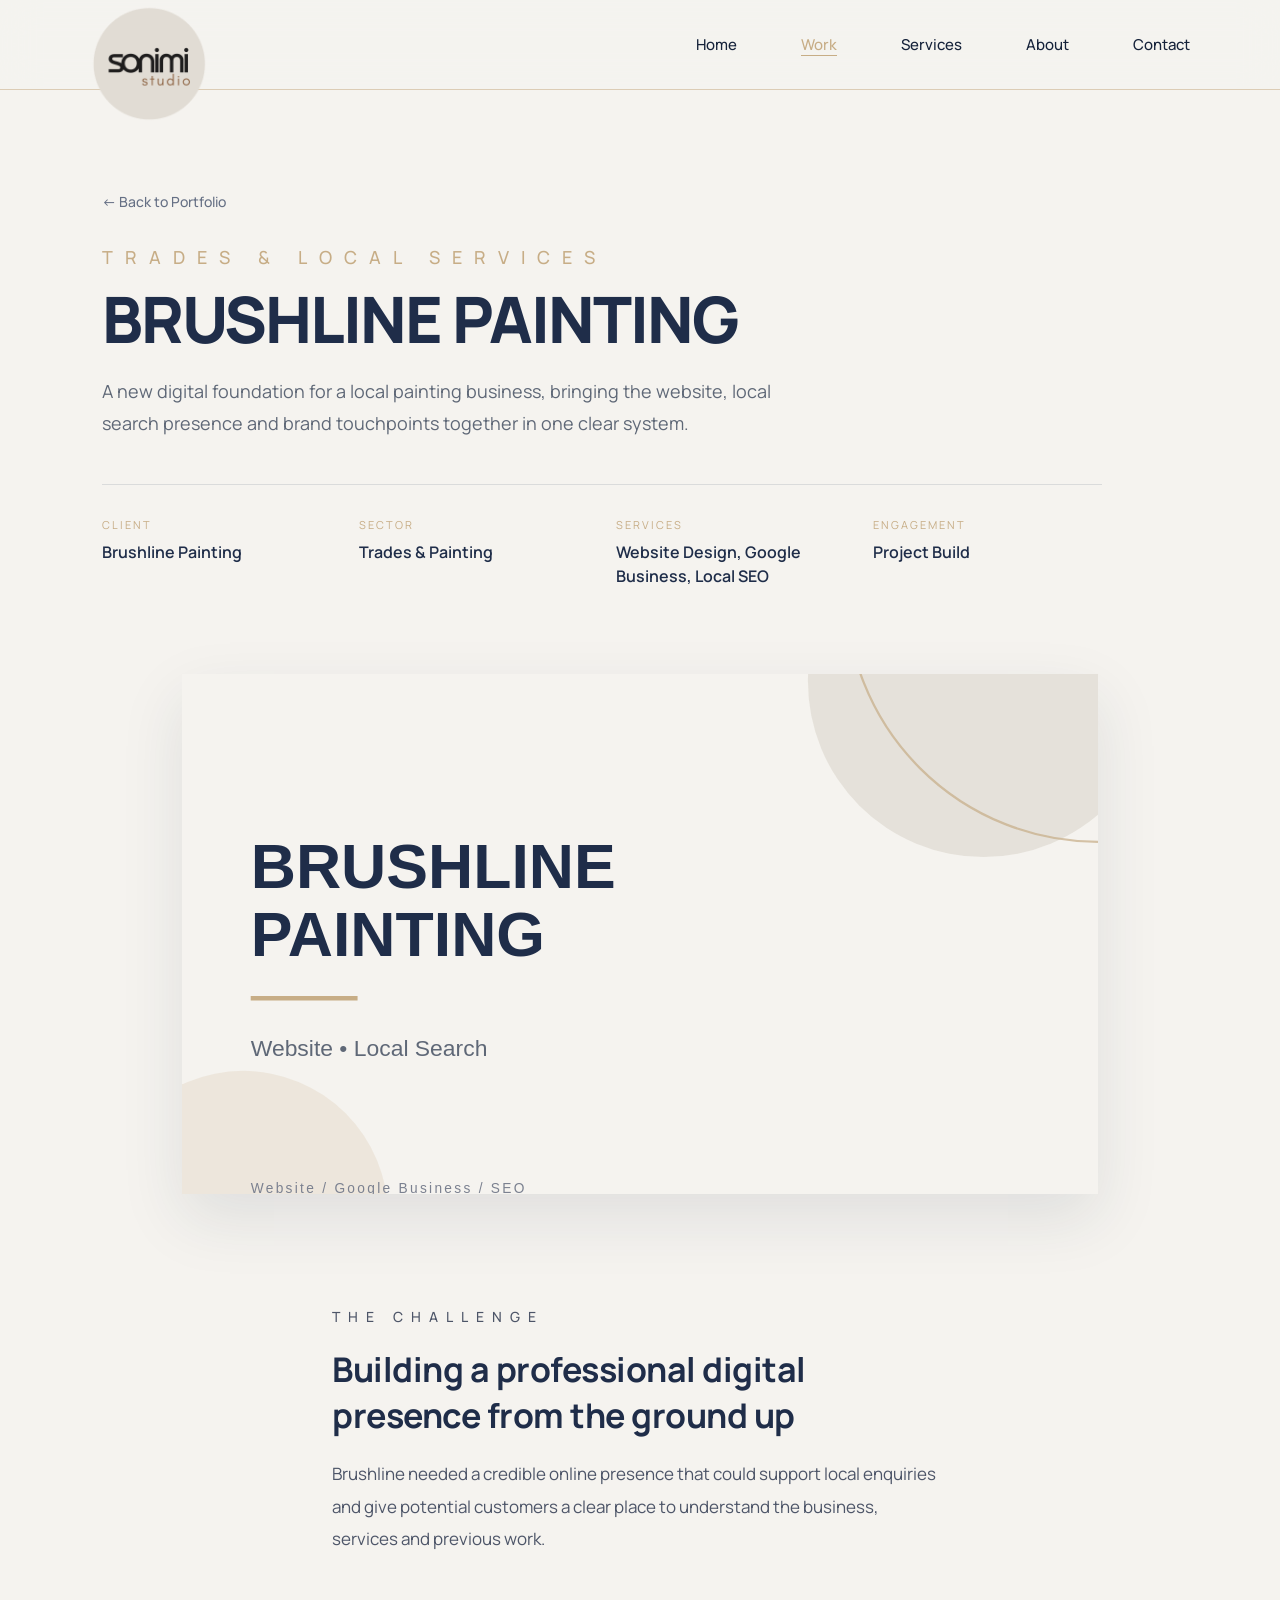
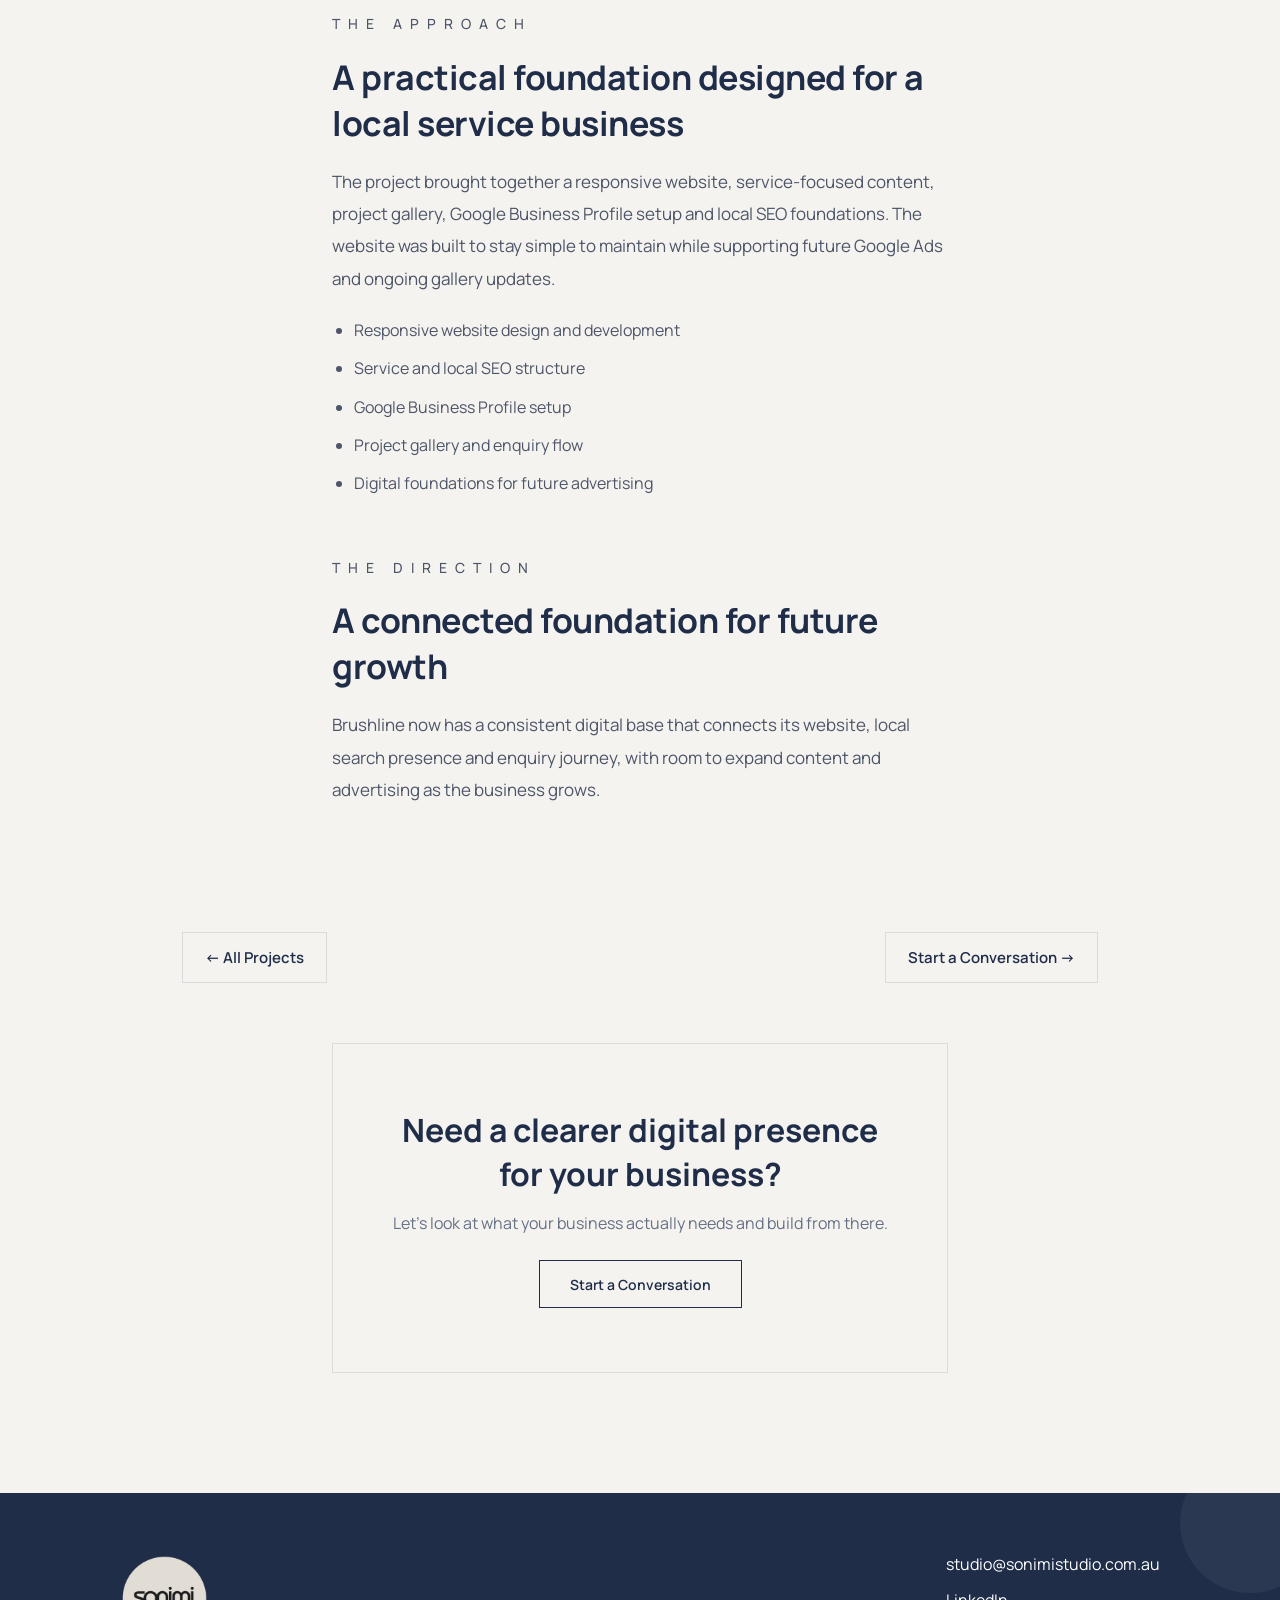
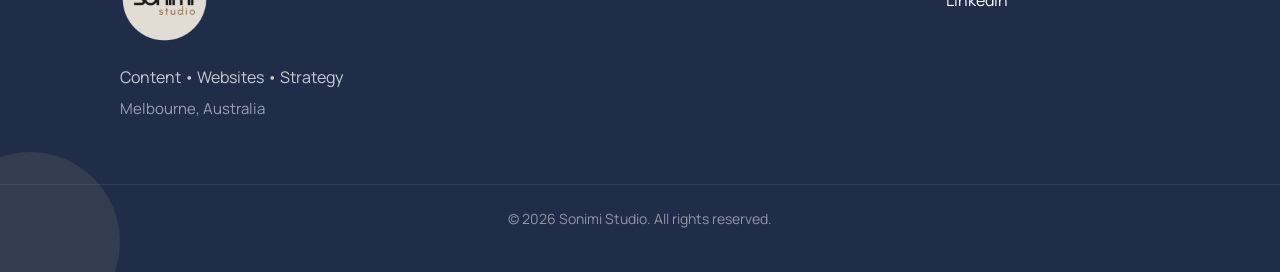
==== brushline.html @ dc9e13fc "Update portfolio with new client projects" ====
<!DOCTYPE html>
<html lang="en">
<head>
  <link rel="icon" type="image/png" href="./images/sonimi-logo.png">
  <meta charset="UTF-8" />
  <meta name="viewport" content="width=device-width, initial-scale=1.0" />
  <title>Brushline Painting Case Study | SONIMI Studio</title>
  <meta name="description" content="A new digital foundation for a local painting business, bringing the website, local search presence and brand touchpoints together in one clear system." />
  <link rel="canonical" href="https://sonimistudio.com.au/brushline.html" />
  <meta name="robots" content="index, follow">
  <link rel="preconnect" href="https://fonts.googleapis.com">
  <link rel="preconnect" href="https://fonts.gstatic.com" crossorigin>
  <link href="https://fonts.googleapis.com/css2?family=Manrope:wght@400;500;600;700;800&family=Playfair+Display:wght@500;600&display=swap" rel="stylesheet">
  <link rel="stylesheet" href="styles.css" />
</head>
<body>
<header class="site-header"><a href="./index.html#home" class="brand"><img src="./images/sonimi-logo.png" alt="SONIMI Studio Logo"></a><button class="menu-toggle" aria-label="Open menu">☰</button><nav class="nav"><a href="./index.html#home">Home</a><a href="./index.html#work" class="active">Work</a><a href="./index.html#services">Services</a><a href="./index.html#about">About</a><a href="./index.html#contact">Contact</a></nav></header>
<main>
<section class="case-hero"><a href="./index.html#work" class="case-breadcrumb">← Back to Portfolio</a><p class="eyebrow">TRADES & LOCAL SERVICES</p><h1>Brushline Painting</h1><p class="case-subtitle">A new digital foundation for a local painting business, bringing the website, local search presence and brand touchpoints together in one clear system.</p><div class="case-meta"><div><span>Client</span><p>Brushline Painting</p></div><div><span>Sector</span><p>Trades & Painting</p></div><div><span>Services</span><p>Website Design, Google Business, Local SEO</p></div><div><span>Engagement</span><p>Project Build</p></div></div></section>
<div class="case-image"><img src="./images/portfolio/brushline-project.svg" alt="Brushline Painting project"></div>
<section class="case-body">
<div class="case-block"><p class="eyebrow">THE CHALLENGE</p><h2>Building a professional digital presence from the ground up</h2><p>Brushline needed a credible online presence that could support local enquiries and give potential customers a clear place to understand the business, services and previous work.</p></div>
<div class="case-block"><p class="eyebrow">THE APPROACH</p><h2>A practical foundation designed for a local service business</h2><p>The project brought together a responsive website, service-focused content, project gallery, Google Business Profile setup and local SEO foundations. The website was built to stay simple to maintain while supporting future Google Ads and ongoing gallery updates.</p><ul><li>Responsive website design and development</li><li>Service and local SEO structure</li><li>Google Business Profile setup</li><li>Project gallery and enquiry flow</li><li>Digital foundations for future advertising</li></ul></div>
<div class="case-block"><p class="eyebrow">THE DIRECTION</p><h2>A connected foundation for future growth</h2><p>Brushline now has a consistent digital base that connects its website, local search presence and enquiry journey, with room to expand content and advertising as the business grows.</p></div>
</section>
<div class="case-pagination"><a href="./index.html#work">← All Projects</a><a href="./index.html#contact">Start a Conversation →</a></div>
<div class="case-cta"><div class="case-cta-panel"><h3>Need a clearer digital presence for your business?</h3><p>Let’s look at what your business actually needs and build from there.</p><a class="btn btn-primary" href="./index.html#contact">Start a Conversation</a></div></div>
</main>
<footer class="site-footer"><div class="footer-container"><div class="footer-brand"><img src="./images/sonimi-logo.png" alt="Sonimi Studio" class="footer-logo"><p class="footer-tagline">Content • Websites • Strategy</p><p class="footer-location">Melbourne, Australia</p></div><div class="footer-contact"><a href="mailto:studio@sonimistudio.com.au">studio@sonimistudio.com.au</a><a href="https://www.linkedin.com/in/sonia-samimi-bb554b28/" target="_blank" rel="noopener noreferrer">LinkedIn</a></div></div><div class="footer-bottom"><p>© 2026 Sonimi Studio. All rights reserved.</p></div></footer>
<script src="script.js"></script>
</body></html>
---- styles.css ----
:root{
  --navy:#1f2d49;
  --ink:#15223a;
  --muted:#667085;
  --sand:#c7ad86;
  --stone:#ded9cf;
  --soft:#f5f3ef;
  --bluegrey:#bfc5d1;
  --white:#ffffff;
  --line:rgba(31,45,73,.12);
  --shadow:0 24px 60px rgba(31,45,73,.10);
}

*{box-sizing:border-box}
html{scroll-behavior:smooth}
body{
  margin:0;
  font-family:Manrope,system-ui,-apple-system,BlinkMacSystemFont,"Segoe UI",sans-serif;
  background:var(--soft);
  color:var(--ink);
}

.site-header{
  position:fixed;
  top:0;
  left:0;
  right:0;
  z-index:20;
  height:90px;
  display:flex;
  align-items:center;
  justify-content:space-between;
  padding:0 clamp(24px,7vw,140px);
  background:rgba(245,243,239,.82);
  backdrop-filter:blur(18px);
  border-bottom:1px solid rgba(199,173,134,.55);
}

.brand{
  width:120px;
  height:120px;
  display:flex;
  align-items:center;
  justify-content:center;
  text-decoration:none;
  transform:translateY(18px);
}

.brand img{
  width:100%;
  height:100%;
  object-fit:contain;
  display:block;
}

.nav{
  display:flex;
  gap:clamp(28px,5vw,72px);
  align-items:center;
}

.nav a{
  color:var(--ink);
  text-decoration:none;
  font-size:15px;
  font-weight:500;
  transition:.25s ease;
}

.nav a:hover,.nav a.active{color:var(--sand);border-bottom:1px solid var(--sand)}
.menu-toggle{display:none}

.section{
  position:relative;
  padding:clamp(80px,9vw,150px) clamp(24px,8vw,160px);
}

.hero{
  min-height:650px;
  padding-top:180px;
  overflow:hidden;
  display:grid;
  grid-template-columns:minmax(0,1fr) 420px;
  gap:60px;
  align-items:start;
}

.hero-content{
  max-width:650px;
  position:relative;
  z-index:2;
}

.eyebrow{
  margin:0 0 12px;
  letter-spacing:12px;
  color:var(--sand);
  font-weight:500;
  font-size:18px;
}

h1,h2,h3,p{margin-top:0}
h1{
  margin-bottom:22px;
  font-size:clamp(38px,4.6vw,68px);
  line-height:1.06;
  letter-spacing:-2px;
  text-transform:uppercase;
  color:var(--navy);
  font-weight:800;
}

h1 span{color:var(--sand); font-size: 40px;}
.hero-copy{
  font-size:18px;
  line-height:1.9;
  color:#5f6877;
  max-width:760px;
}

.hero-actions{
  display:flex;
  gap:14px;
  flex-wrap:wrap;
  margin-top:26px;
}

.btn{
  display:inline-flex;
  align-items:center;
  justify-content:center;
  min-height:48px;
  padding:0 30px;
  border:1px solid var(--navy);
  text-decoration:none;
  font-weight:600;
  font-size:14px;
  color:var(--navy);
  background:transparent;
  cursor:pointer;
  transition:.25s ease;
}

.btn-primary:hover{
  background:var(--navy);
  color:var(--white);
  transform:translateY(-2px);
}

.btn-secondary{
  border-color:rgba(31,45,73,.2);
  color:var(--muted);
}

.btn-secondary:hover{border-color:var(--sand);color:var(--sand)}
.trust-line{
  margin-top:22px;
  font-size:14px;
  color:#7a8390;
}

.portrait-card{
  position:relative;
  z-index:2;
  justify-self:center;
  margin-top:30px;
  width:235px;
  height:235px;
  border-radius:50%;
  background:var(--navy);
  padding:10px;
  box-shadow:var(--shadow);
}

.portrait-inner{
  width:100%;
  height:100%;
  border-radius:50%;
  background:
    linear-gradient(135deg, rgba(255,255,255,.2), rgba(0,0,0,.1)),
    url("./images/sonia_samimi.png");
  background-size:cover;
  background-position:center;
  display:flex;
  align-items:center;
  justify-content:center;
  color:rgba(255,255,255,.75);
  font-size:14px;
}

.shape{
  position:absolute;
  border-radius:50%;
  z-index:0;
  pointer-events:none;
}
.shape-left{
  width:300px;height:300px;
  left:-10%;top:260px;
  background:var(--bluegrey);
  opacity:.5;
}
.shape-navy{
  width:180px;height:180px;
  right:10%;top:100px;
  background:var(--muted);
}
.shape-beige{
  width:230px;height:230px;
  border-radius:120px;
  right:-2%;top:250px;
  background:var(--stone);
}

.section-heading{
  margin:0 auto 48px;
  max-width:900px;
  text-align:left;
}

.section-heading h2{
  font-size:clamp(38px,5vw,72px);
  line-height:1.05;
  letter-spacing:-2px;
  color:var(--ink);
}

.narrow{max-width:780px;text-align:center}
.narrow h2{font-size:clamp(34px,4vw,58px)}

.portfolio-section{
    padding:50px 0;
}

.portfolio-header{
    text-align:center;
    margin-bottom:60px;
}

.portfolio-label{
    display:block;
    letter-spacing:6px;
    font-size:.9rem;
    color:var(--sand);
    margin-bottom:12px;
}

.portfolio-header h2{
    font-size:clamp(2.4rem,5vw,4.6rem);
    color:var(--navy);
    margin:0 auto;
    line-height:1.05;
    max-width:920px;
}

.portfolio-intro{
    max-width:760px;
    margin:24px auto 0;
    color:#5f6877;
    font-size:17px;
    line-height:1.8;
}

.portfolio-grid{
    display:grid;
    grid-template-columns:repeat(3,1fr);
    gap:28px;
    max-width:1120px;
    margin:0 auto;
}

.portfolio-card{
    background:#F5F3EF;
    border:1px solid rgba(0,0,0,.05);
    overflow:hidden;
    transition:.3s ease;
    box-shadow:0 10px 30px rgba(0,0,0,.05);
}

.portfolio-card:hover{
    transform:translateY(-8px);
}

.portfolio-image{
    height:340px;
    overflow:hidden;
}

.portfolio-image img{
    width:100%;
    height:100%;
    object-fit:cover;
    display:block;
    filter:
        saturate(0.92)
        contrast(0.96)
        brightness(1.02);
}

.portfolio-content{
    padding:32px;
}

.portfolio-category{
    display:block;
    color:var(--sand);
    font-size:.85rem;
    letter-spacing:1px;
    margin-bottom:14px;
}

.portfolio-content h3{
    color:var(--navy);
    font-size:2rem;
    line-height:1.2;
    margin-bottom:20px;
}

.card-line{
    width:60px;
    height:3px;
    background:var(--sand);
    margin-bottom:24px;
}

.portfolio-content p{
    color:#5f6470;
    line-height:1.8;
    margin-bottom:22px;
}

.portfolio-tags{
    display:flex;
    flex-wrap:wrap;
    gap:8px;
    margin-bottom:28px;
}

.portfolio-tags span{
    padding:7px 11px;
    border:1px solid rgba(31,45,73,.10);
    background:rgba(255,255,255,.55);
    color:#667085;
    font-size:11px;
    letter-spacing:.5px;
    text-transform:uppercase;
}

.portfolio-card-featured{
    border-top:3px solid var(--sand);
}

.portfolio-link{
    display:inline-flex;
    align-items:center;
    gap:14px;
    color:var(--sand);
    text-decoration:none;
    font-weight:600;
}

.portfolio-link span{
    width:36px;
    height:36px;
    border:1px solid var(--sand);
    border-radius:50%;
    display:flex;
    align-items:center;
    justify-content:center;
}

.portfolio-link:hover{
    color:var(--navy);
}

.services-section{
  position:relative;
  overflow:hidden;
}

.services-bg-circle{
    position:absolute;

    width:320px;
    height:320px;

    left:-120px;
    top:420px;

    border-radius:50%;

    background:var(--stone);

     z-index:0;

    pointer-events:none;
}


.services-section .section-heading,
.services-section .services-grid{
    position:relative;
    z-index:2;
}

.services-section > *{
    z-index:2;
}

.services-grid{
  display:grid;
  grid-template-columns:repeat(3,1fr);
  gap:28px;
  max-width:1120px;
  margin:0 auto;
  align-items:stretch;
}

.service-card{
  position:relative;
  padding:42px 36px;
  background:rgba(255,255,255,.45);
  border:1px solid rgba(31,45,73,.10);
  border-top:4px solid var(--sand);
  box-shadow:0 18px 45px rgba(31,45,73,.04);
  transition:transform .25s ease, box-shadow .25s ease;
  height:100%;
  display:flex;
  flex-direction:column;
}

.service-card:hover{
  transform:translateY(-6px);
  box-shadow:0 24px 60px rgba(31,45,73,.08);
}

.service-number{
  display:block;
  color:var(--sand);
  letter-spacing:5px;
  font-size:14px;
  margin-bottom:32px;
}

.service-card h3{
  color:var(--navy);
  font-size:28px;
  line-height:1.2;
  margin-bottom:18px;
}

.service-card p{
  color:#5f6877;
  line-height:1.8;
  margin-bottom:28px;
}

.service-card ul{
  list-style:none;
  padding:0;
  margin:0;
}

.service-card li{
  position:relative;
  padding-left:22px;
  margin-bottom:12px;
  color:var(--ink);
  font-size:15px;
}

.service-card li::before{
  content:"";
  position:absolute;
  left:0;
  top:.65em;
  width:8px;
  height:8px;
  border-radius:50%;
  background:var(--sand);
}

@media(max-width:900px){
  .services-grid{
    grid-template-columns:1fr;
  }

  .service-card{
    padding:34px 28px;
  }
}

.about-stat {
  display: flex;
  flex-direction: column;
  justify-content: center;
}

.about-number {
  font-size: clamp(4.5rem, 8vw, 7rem);
  font-weight: 700;
  line-height: 0.9;
  color: #d8b782;
  margin-bottom: 0.8rem;
}

.about-years {
  font-size: 0.95rem;
  letter-spacing: 4px;
  text-transform: uppercase;
  color: #d8b782;
  margin-bottom: 1.6rem;
}

.about-tags {
  font-size: 1.05rem;
  color: rgba(255,255,255,0.92);
  line-height: 1.8;
}

.about-tags {
    font-size: 1.05rem;
    color: rgba(255,255,255,0.9);
    line-height: 1.8;
}

.about-section{
   width: 100%;
   position: relative;
   overflow: hidden;
}

.about-panel{
  width: 100%;
  margin:0 auto;
  background:var(--navy);
  color:var(--white);
  padding:clamp(48px,7vw,90px);
  display:grid;
  grid-template-columns:.8fr 1.2fr;
  gap:70px;
  align-items:center;
  position:relative;
  overflow:hidden;
  box-shadow:var(--shadow);
}

.about-panel::before{
  content:"";
  position:absolute;
  width:260px;
  height:260px;
  border-radius:50%;
  background:rgba(199,173,134,.18);
  left:-90px;
  bottom:-90px;
}

.about-panel::after{
  content:"";
  position:absolute;
  width:190px;
  height:190px;
  border-radius:50%;
  background:rgba(255,255,255,.08);
  right:-60px;
  top:-60px;
}

.about-stat,
.about-content{
  position:relative;
  z-index:2;
}

.about-stat span{
  display:block;
  color:var(--sand);
  font-size:clamp(82px,9vw,140px);
  line-height:.9;
  font-weight:800;
  letter-spacing:-5px;
}

.about-stat p{
  color:rgba(255,255,255,.78);
  font-size:18px;
  line-height:1.7;
  max-width:320px;
  margin-top:22px;
  
}

.about-stat span{
    font-size:clamp(100px,11vw,170px);
}

.about-content .eyebrow{
  color:var(--sand);
}

.about-content h2{
  font-size:clamp(36px,4.5vw,62px);
  line-height:1.08;
  letter-spacing:-2px;
  color:var(--white);
  margin-bottom:30px;
}

.about-content p{
  color:rgba(255,255,255,.78);
  line-height:1.9;
  font-size:17px;
  margin-bottom:18px;
}

@media(max-width:900px){
  .about-panel{
    grid-template-columns:1fr;
    gap:40px;
  }

  .about-stat span{
    font-size:88px;
  }

  .about-stat p{
    max-width:100%;
  }
}

@media(max-width:560px){
  .portfolio-grid{grid-template-columns:1fr;padding:0 20px}
  .portfolio-header{padding:0 20px;margin-bottom:42px}
  .portfolio-image{height:280px}
  .about-section{
    padding:80px 24px;
  }

  .about-panel{
    padding:42px 28px;
  }

  .about-content h2{
    font-size:34px;
  }

  .about-content p,
  .about-stat p{
    font-size:16px;
    line-height:1.8;
  }
}

.contact-section{
    padding:120px clamp(24px,8vw,160px);
    position:relative;
    overflow:hidden;
}
.contact-section::before{
    content:"";
    position:absolute;

    width:280px;
    height:280px;

    border-radius:50%;

    background:rgba(199,173,134,.10);

    left:-120px;
    top:120px;

    z-index:0;
}

.contact-section::after{
    content:"";
    position:absolute;

    width:160px;
    height:160px;

    border-radius:50%;

    background:rgba(107,120,145,.10);

    right:-60px;
    bottom:80px;

    z-index:0;
}

.contact-wrapper{
    position:relative;
    z-index:2;
    max-width:1120px;
    margin:0 auto;

    display:grid;
    grid-template-columns:1fr 1fr;
    gap:80px;
    align-items:start;
}

.contact-intro h2{
    font-size:clamp(42px,5vw,72px);
    line-height:1.05;
    color:var(--navy);
    margin-bottom:24px;
}

.contact-intro p{
    color:#5f6877;
    line-height:1.9;
    font-size:17px;
}

.contact-details{
    margin-top:50px;
    display:flex;
    flex-direction:column;
    gap:28px;
}

.contact-details span{
    display:block;
    color:var(--sand);
    letter-spacing:2px;
    font-size:12px;
    text-transform:uppercase;
    margin-bottom:6px;
}

.contact-details a,
.contact-details p{
    color:var(--navy);
    text-decoration:none;
    font-size:18px;
}

.contact-form{
    display:flex;
    flex-direction:column;
    gap:18px;
}

.contact-form input,
.contact-form textarea{
    width:100%;
    padding:18px 20px;
    border:1px solid rgba(31,45,73,.12);
    background:#fff;
    font-family:inherit;
    font-size:16px;
    color:var(--navy);
}

.contact-form input:focus,
.contact-form textarea:focus{
    outline:none;
    border-color:var(--sand);
}

.contact-form button{
    padding:18px 24px;
    border:none;
    background:var(--navy);
    color:white;
    cursor:pointer;
    font-size:16px;
    transition:.3s;
}

.contact-form button:hover{
    background:#2c3d62;
}

.response-time{
    font-size:14px;
    color:#7f8796;
    margin-top:8px;
}

.site-footer{
    margin-top:120px;
    background:var(--navy);
    color:white;
    padding:60px 0 30px;
    position:relative;
    overflow:hidden;
}

.site-footer::before{
    content:"";
    position:absolute;
    width:180px;
    height:180px;
    border-radius:50%;
    background:rgba(199,173,134,.12);
    left:-60px;
    bottom:-60px;
}

.site-footer::after{
    content:"";
    position:absolute;
    width:140px;
    height:140px;
    border-radius:50%;
    background:rgba(255,255,255,.05);
    right:-40px;
    top:-40px;
}

.footer-container{
    max-width:1120px;
    margin:0 auto;
    padding:0 40px;

    display:flex;
    justify-content:space-between;
    align-items:flex-start;

    gap:40px;

    position:relative;
    z-index:2;
}

.footer-logo{
    width:90px;
    margin-bottom:18px;
}

.footer-tagline{
    color:rgba(255,255,255,.75);
    margin-bottom:10px;
    font-size:16px;
}

.footer-location{
    color:rgba(255,255,255,.55);
    font-size:15px;
}

.footer-contact{
    display:flex;
    flex-direction:column;
    gap:14px;
}

.footer-contact a{
    color:white;
    text-decoration:none;
    transition:.3s;
}

.footer-contact a:hover{
    color:var(--sand);
}

.footer-bottom{
    margin-top:50px;
    padding-top:24px;
    border-top:1px solid rgba(255,255,255,.08);

    text-align:center;

    position:relative;
    z-index:2;
}

.footer-bottom p{
    color:rgba(255,255,255,.5);
    font-size:14px;
}

@media(max-width:900px){
  .site-header{height:72px;padding:0 22px}
  .brand{width:82px;height:82px;transform:translateY(16px)}
  .brand-mark{font-size:19px}
  .brand-sub{font-size:11px;letter-spacing:3px}
  .menu-toggle{
    display:block;
    background:none;
    border:0;
    font-size:26px;
    color:var(--navy);
  }
  .nav{
    position:absolute;
    top:72px;
    left:0;
    right:0;
    background:rgba(245,243,239,.98);
    padding:24px;
    display:none;
    flex-direction:column;
    gap:22px;
    border-bottom:1px solid var(--line);
  }
  .nav.open{display:flex}
  .hero{
    grid-template-columns:1fr;
    min-height:auto;
    padding-top:150px;
  }
 .portrait-card{
      order:2;
      align-self:flex-start;
      margin:20px 0;
  }
  .shape-left{width:150px;height:150px;left:auto;right:-60px;top:190px;opacity:.55}
  .shape-navy,.shape-beige{display:none}
  .project-grid,.services-grid,.about-panel,.form-row{grid-template-columns:1fr}
  .section{padding-left:24px;padding-right:24px}
  .footer{flex-direction:column;gap:8px}
  .portfolio-grid{
        grid-template-columns:repeat(2,1fr);
        padding:0 24px;
    }

    .portfolio-image{
        height:300px;
    }

    .portfolio-content{
        padding:24px;
    }

    .portfolio-content h3{
        font-size:1.7rem;
    }

    .contact-wrapper{
        grid-template-columns:1fr;
        gap:50px;
    }

    .contact-intro h2{
        font-size:42px;
    }


}

@media(max-width:560px){
  h1{font-size:34px;letter-spacing:-1px}
  h1 span{ font-size: 23px;}
  .eyebrow{font-size:13px;letter-spacing:7px}
  .hero-copy{font-size:16px;line-height:1.75}
  .btn{width:100%}
  .section-heading h2{font-size:38px}
}

@media(max-width:900px){

  .hero{
      display:flex;
      flex-direction:column;
  }

  .portrait-card{
    display:none !important;
  }

  .hero-content{
      order:1;
  }
}

@media(max-width:768px){

    .footer-container{
        flex-direction:column;
        text-align:center;
        align-items:center;
    }

    .footer-contact{
        align-items:center;
    }

}


.floating-circle {
    animation: floatSlow 20s ease-in-out infinite;
}

.floating-circle-2 {
    animation: floatSlow2 25s ease-in-out infinite;
}

@keyframes floatSlow {
    0% {
        transform: translate(0px, 0px);
    }
    50% {
        transform: translate(10px, -10px);
    }
    100% {
        transform: translate(0px, 0px);
    }
}

@keyframes floatSlow2 {
    0% {
        transform: translate(0px, 0px);
    }
    50% {
        transform: translate(-12px, 8px);
    }
    100% {
        transform: translate(0px, 0px);
    }
}

/* ===================== Case Study Pages ===================== */

.case-hero{
  padding:190px clamp(24px,8vw,160px) 70px;
  position:relative;
  overflow:hidden;
}

.case-breadcrumb{
  display:inline-flex;
  align-items:center;
  gap:8px;
  color:var(--muted);
  text-decoration:none;
  font-size:14px;
  font-weight:500;
  margin-bottom:34px;
  transition:.25s ease;
}

.case-breadcrumb:hover{color:var(--sand)}

.case-hero .eyebrow{margin-bottom:16px}

.case-hero h1{
  max-width:900px;
  font-size:clamp(36px,5vw,64px);
}

.case-subtitle{
  max-width:700px;
  font-size:18px;
  line-height:1.8;
  color:#5f6877;
  margin-bottom:44px;
}

.case-meta{
  display:grid;
  grid-template-columns:repeat(4,1fr);
  gap:28px;
  max-width:1000px;
  border-top:1px solid var(--line);
  padding-top:32px;
}

.case-meta div span{
  display:block;
  letter-spacing:2px;
  font-size:11px;
  text-transform:uppercase;
  color:var(--sand);
  margin-bottom:8px;
}

.case-meta div p{
  color:var(--navy);
  font-size:16px;
  font-weight:600;
  line-height:1.5;
}

.case-image{
  max-width:1120px;
  margin:0 auto;
  padding:0 clamp(24px,8vw,160px);
}

.case-image img{
  width:100%;
  height:auto;
  max-height:520px;
  object-fit:cover;
  display:block;
  box-shadow:var(--shadow);
}

.case-body{
  max-width:820px;
  margin:0 auto;
  padding:clamp(70px,9vw,110px) clamp(24px,8vw,160px);
}

.case-block{margin-bottom:56px}
.case-block:last-child{margin-bottom:0}

.case-block .eyebrow{font-size:14px;letter-spacing:8px;margin-bottom:16px}

.case-block h2{
  font-size:clamp(26px,3vw,34px);
  color:var(--navy);
  letter-spacing:-.5px;
  margin-bottom:20px;
}

.case-block p{
  font-size:17px;
  line-height:1.9;
  color:#4d5568;
  margin-bottom:16px;
}

.case-block ul{
  padding-left:22px;
  margin:20px 0 0;
}

.case-block li{
  font-size:16px;
  line-height:1.9;
  color:#4d5568;
  margin-bottom:8px;
}

.results-panel{
  background:var(--navy);
  color:var(--white);
  padding:clamp(40px,6vw,64px);
  display:grid;
  grid-template-columns:repeat(3,1fr);
  gap:32px;
  box-shadow:var(--shadow);
}

.results-stat{text-align:left}

.results-stat .num{
  display:block;
  color:var(--sand);
  font-size:clamp(36px,4vw,52px);
  font-weight:800;
  letter-spacing:-1px;
  line-height:1;
  margin-bottom:10px;
}

.results-stat .label{
  color:rgba(255,255,255,.78);
  font-size:14px;
  line-height:1.6;
}

.case-quote{
  border-left:3px solid var(--sand);
  padding:6px 0 6px 28px;
  margin:32px 0;
  font-family:"Playfair Display",serif;
  font-style:italic;
  font-size:21px;
  line-height:1.6;
  color:var(--navy);
}

.case-cta{
  max-width:820px;
  margin:0 auto clamp(90px,9vw,120px);
  padding:0 clamp(24px,8vw,160px);
  text-align:center;
}

.case-cta-panel{
  background:var(--soft);
  border:1px solid var(--line);
  padding:clamp(44px,6vw,64px) clamp(24px,4vw,48px);
}

.case-cta-panel h3{
  color:var(--navy);
  font-size:clamp(24px,3vw,32px);
  margin-bottom:16px;
}

.case-cta-panel p{
  color:var(--muted);
  font-size:16px;
  margin-bottom:26px;
}

.case-pagination{
  max-width:1120px;
  margin:0 auto;
  padding:0 clamp(24px,8vw,160px) 60px;
  display:flex;
  justify-content:space-between;
  gap:20px;
}

.case-pagination a{
  color:var(--navy);
  text-decoration:none;
  font-weight:600;
  font-size:15px;
  border:1px solid var(--line);
  padding:14px 22px;
  transition:.25s ease;
}

.case-pagination a:hover{border-color:var(--sand);color:var(--sand)}

@media(max-width:900px){
  .case-meta{grid-template-columns:repeat(2,1fr)}
  .results-panel{grid-template-columns:1fr}
  .case-pagination{flex-direction:column}
}
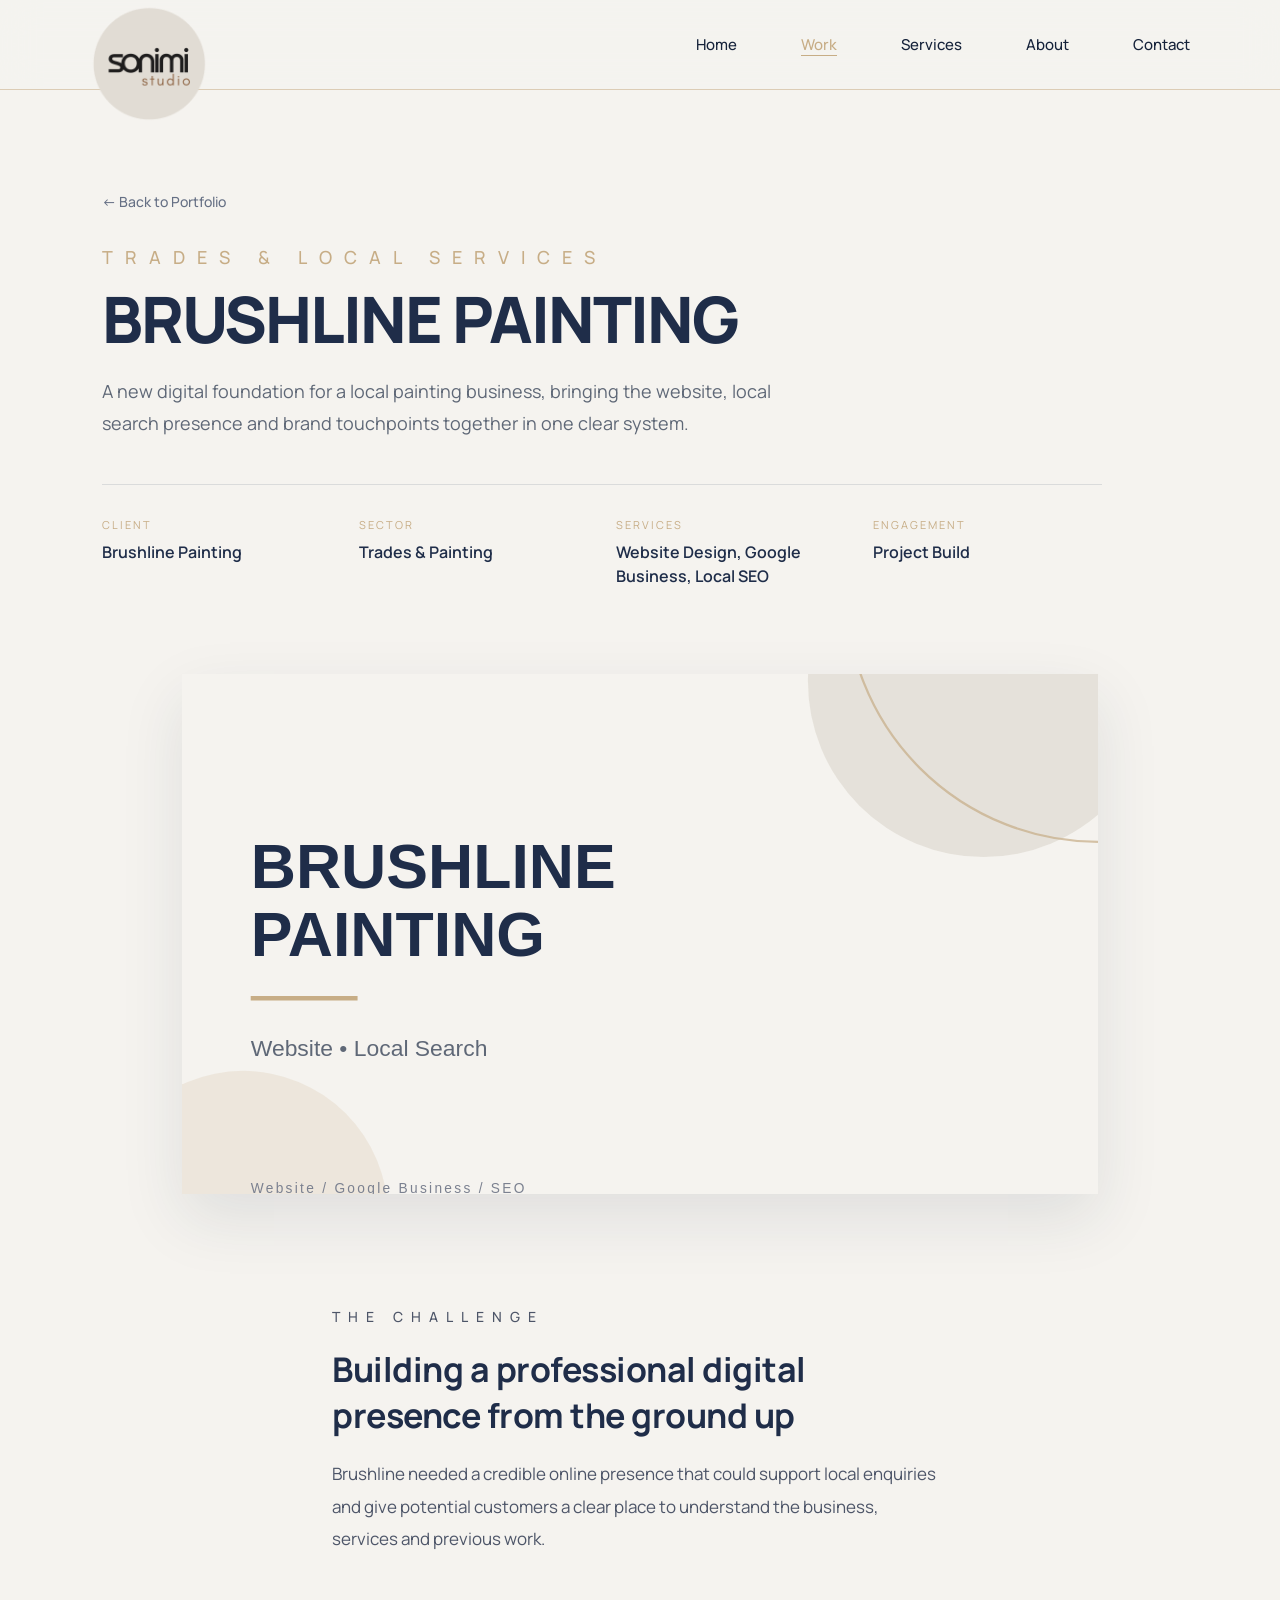
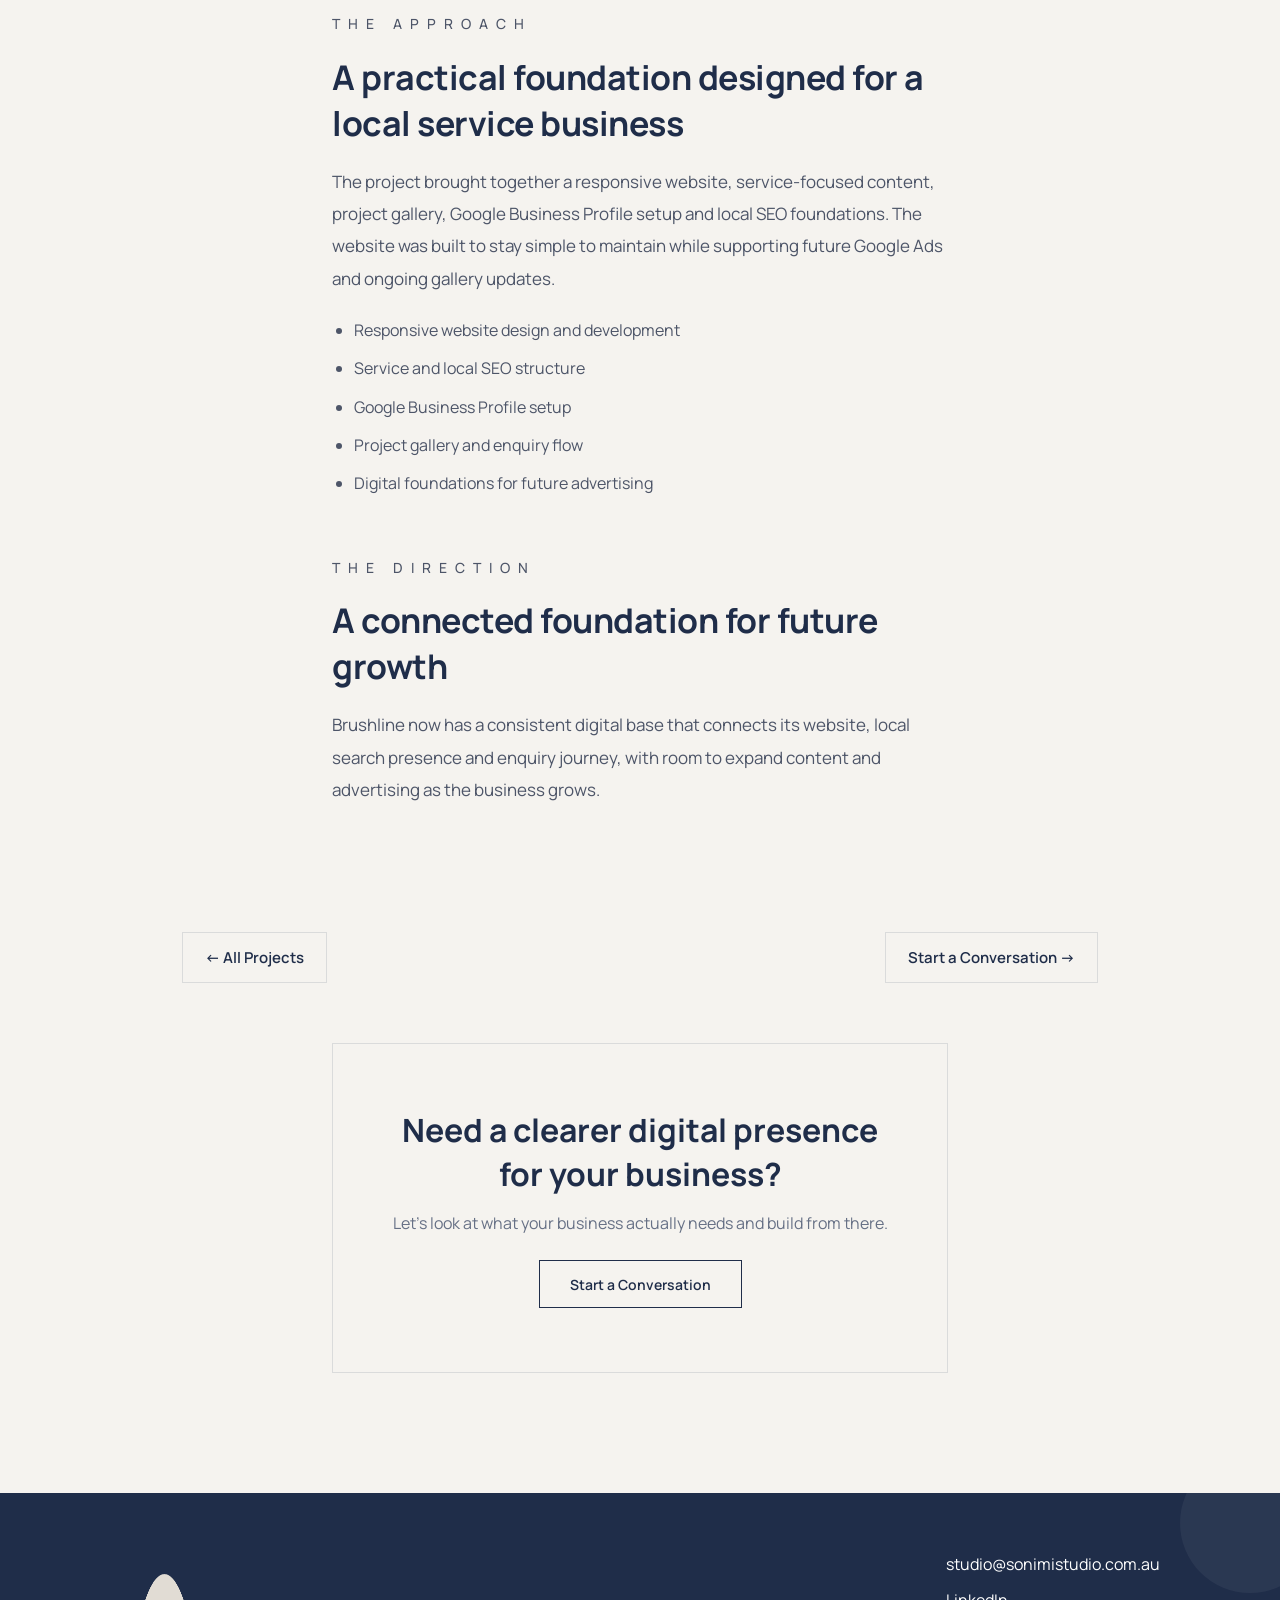
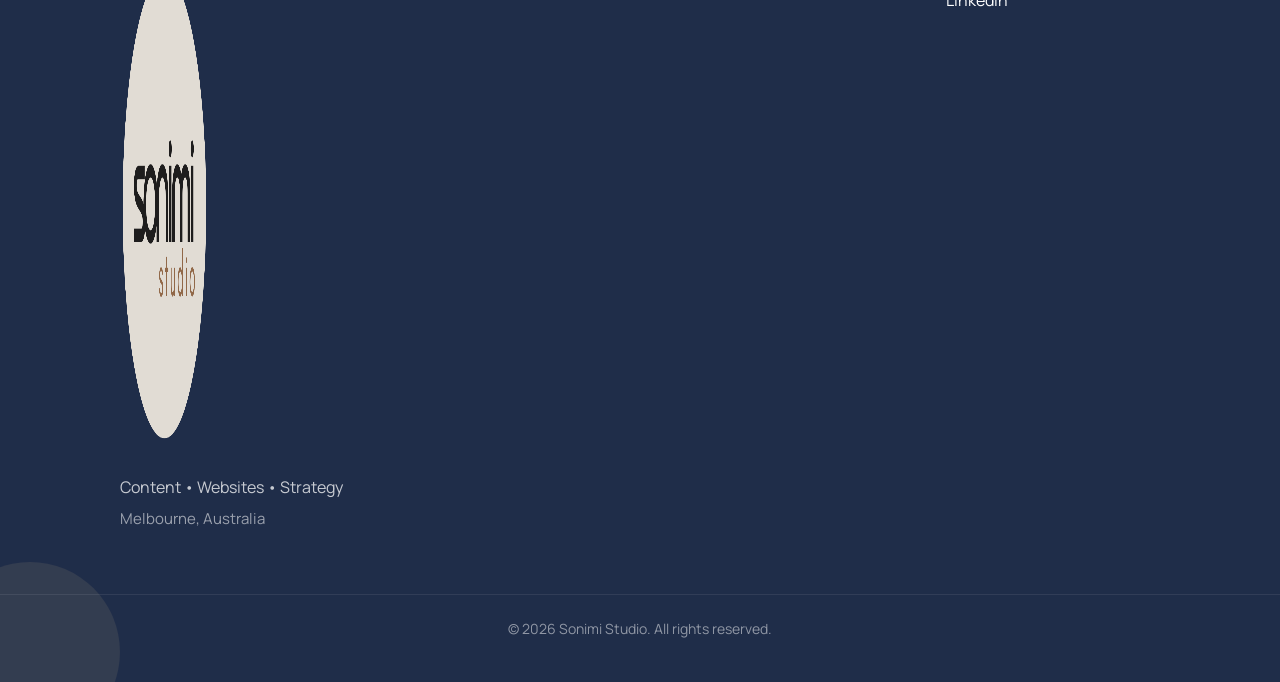
==== commit c90ac71a: "Update SEO" ====
--- a/brushline.html
+++ b/brushline.html
@@ -1,23 +1,62 @@
 <!DOCTYPE html>
+
 <html lang="en">
 <head>
-  <link rel="icon" type="image/png" href="./images/sonimi-logo.png">
-  <meta charset="UTF-8" />
-  <meta name="viewport" content="width=device-width, initial-scale=1.0" />
-  <title>Brushline Painting Case Study | SONIMI Studio</title>
-  <meta name="description" content="A new digital foundation for a local painting business, bringing the website, local search presence and brand touchpoints together in one clear system." />
-  <link rel="canonical" href="https://sonimistudio.com.au/brushline.html" />
-  <meta name="robots" content="index, follow">
-  <link rel="preconnect" href="https://fonts.googleapis.com">
-  <link rel="preconnect" href="https://fonts.gstatic.com" crossorigin>
-  <link href="https://fonts.googleapis.com/css2?family=Manrope:wght@400;500;600;700;800&family=Playfair+Display:wght@500;600&display=swap" rel="stylesheet">
-  <link rel="stylesheet" href="styles.css" />
-</head>
+<link href="./images/sonimi-logo.png" rel="icon" type="image/png"/>
+<meta charset="utf-8"/>
+<meta content="width=device-width, initial-scale=1.0" name="viewport"/>
+<title>Brushline Painting Website &amp; Local SEO Case Study | SONIMI Studio</title>
+<meta content="Website design, Google Business Profile setup and local SEO foundations for Brushline Painting, a Melbourne painting business." name="description"/>
+<link href="https://sonimistudio.com.au/brushline.html" rel="canonical">
+<meta content="index, follow, max-image-preview:large" name="robots"/>
+<link href="https://fonts.googleapis.com" rel="preconnect"/>
+<link crossorigin="" href="https://fonts.gstatic.com" rel="preconnect"/>
+<link href="https://fonts.googleapis.com/css2?family=Manrope:wght@400;500;600;700;800&amp;family=Playfair+Display:wght@500;600&amp;display=swap" rel="stylesheet"/>
+<link href="styles.css" rel="stylesheet">
+</link></link><meta content="Sonia Samimi" name="author"/><meta content="article" property="og:type"/><meta content="Brushline Painting Website &amp; Local SEO Case Study | SONIMI Studio" property="og:title"/><meta content="Website design, Google Business Profile setup and local SEO foundations for Brushline Painting, a Melbourne painting business." property="og:description"/><meta content="https://sonimistudio.com.au/brushline.html" property="og:url"/><meta content="https://sonimistudio.com.au/images/portfolio/brushline-painting-website-local-seo-melbourne.svg" property="og:image"/><meta content="Sonimi Studio" property="og:site_name"/><meta content="en_AU" property="og:locale"/><meta content="summary_large_image" name="twitter:card"/><meta content="Brushline Painting Website &amp; Local SEO Case Study | SONIMI Studio" name="twitter:title"/><meta content="Website design, Google Business Profile setup and local SEO foundations for Brushline Painting, a Melbourne painting business." name="twitter:description"/><meta content="https://sonimistudio.com.au/images/portfolio/brushline-painting-website-local-seo-melbourne.svg" name="twitter:image"/><script type="application/ld+json">
+{
+  "@context": "https://schema.org",
+  "@type": "BreadcrumbList",
+  "itemListElement": [
+    {
+      "@type": "ListItem",
+      "position": 1,
+      "name": "Home",
+      "item": "https://sonimistudio.com.au/"
+    },
+    {
+      "@type": "ListItem",
+      "position": 2,
+      "name": "Selected Work",
+      "item": "https://sonimistudio.com.au/#work"
+    },
+    {
+      "@type": "ListItem",
+      "position": 3,
+      "name": "Brushline Painting",
+      "item": "https://sonimistudio.com.au/brushline.html"
+    }
+  ]
+}
+</script><script type="application/ld+json">
+{
+  "@context": "https://schema.org",
+  "@type": "CreativeWork",
+  "name": "Brushline Painting Case Study",
+  "url": "https://sonimistudio.com.au/brushline.html",
+  "image": "https://sonimistudio.com.au/images/portfolio/brushline-painting-website-local-seo-melbourne.svg",
+  "description": "Website design, Google Business Profile setup and local SEO foundations for Brushline Painting, a Melbourne painting business.",
+  "creator": {
+    "@id": "https://sonimistudio.com.au/#organization"
+  },
+  "inLanguage": "en-AU"
+}
+</script></head>
 <body>
-<header class="site-header"><a href="./index.html#home" class="brand"><img src="./images/sonimi-logo.png" alt="SONIMI Studio Logo"></a><button class="menu-toggle" aria-label="Open menu">☰</button><nav class="nav"><a href="./index.html#home">Home</a><a href="./index.html#work" class="active">Work</a><a href="./index.html#services">Services</a><a href="./index.html#about">About</a><a href="./index.html#contact">Contact</a></nav></header>
+<header class="site-header"><a class="brand" href="./index.html#home"><img alt="SONIMI Studio Logo" decoding="async" height="500" loading="lazy" src="./images/sonimi-logo.png" width="500"/></a><button aria-label="Open menu" class="menu-toggle">☰</button><nav class="nav"><a href="./index.html#home">Home</a><a class="active" href="./index.html#work">Work</a><a href="./index.html#services">Services</a><a href="./index.html#about">About</a><a href="./index.html#contact">Contact</a></nav></header>
 <main>
-<section class="case-hero"><a href="./index.html#work" class="case-breadcrumb">← Back to Portfolio</a><p class="eyebrow">TRADES & LOCAL SERVICES</p><h1>Brushline Painting</h1><p class="case-subtitle">A new digital foundation for a local painting business, bringing the website, local search presence and brand touchpoints together in one clear system.</p><div class="case-meta"><div><span>Client</span><p>Brushline Painting</p></div><div><span>Sector</span><p>Trades & Painting</p></div><div><span>Services</span><p>Website Design, Google Business, Local SEO</p></div><div><span>Engagement</span><p>Project Build</p></div></div></section>
-<div class="case-image"><img src="./images/portfolio/brushline-project.svg" alt="Brushline Painting project"></div>
+<section class="case-hero"><a class="case-breadcrumb" href="./index.html#work">← Back to Portfolio</a><p class="eyebrow">TRADES &amp; LOCAL SERVICES</p><h1>Brushline Painting</h1><p class="case-subtitle">A new digital foundation for a local painting business, bringing the website, local search presence and brand touchpoints together in one clear system.</p><div class="case-meta"><div><span>Client</span><p>Brushline Painting</p></div><div><span>Sector</span><p>Trades &amp; Painting</p></div><div><span>Services</span><p>Website Design, Google Business, Local SEO</p></div><div><span>Engagement</span><p>Project Build</p></div></div></section>
+<div class="case-image"><img alt="Brushline Painting project" decoding="async" loading="lazy" src="./images/portfolio/brushline-painting-website-local-seo-melbourne.svg"/></div>
 <section class="case-body">
 <div class="case-block"><p class="eyebrow">THE CHALLENGE</p><h2>Building a professional digital presence from the ground up</h2><p>Brushline needed a credible online presence that could support local enquiries and give potential customers a clear place to understand the business, services and previous work.</p></div>
 <div class="case-block"><p class="eyebrow">THE APPROACH</p><h2>A practical foundation designed for a local service business</h2><p>The project brought together a responsive website, service-focused content, project gallery, Google Business Profile setup and local SEO foundations. The website was built to stay simple to maintain while supporting future Google Ads and ongoing gallery updates.</p><ul><li>Responsive website design and development</li><li>Service and local SEO structure</li><li>Google Business Profile setup</li><li>Project gallery and enquiry flow</li><li>Digital foundations for future advertising</li></ul></div>
@@ -26,6 +65,6 @@
 <div class="case-pagination"><a href="./index.html#work">← All Projects</a><a href="./index.html#contact">Start a Conversation →</a></div>
 <div class="case-cta"><div class="case-cta-panel"><h3>Need a clearer digital presence for your business?</h3><p>Let’s look at what your business actually needs and build from there.</p><a class="btn btn-primary" href="./index.html#contact">Start a Conversation</a></div></div>
 </main>
-<footer class="site-footer"><div class="footer-container"><div class="footer-brand"><img src="./images/sonimi-logo.png" alt="Sonimi Studio" class="footer-logo"><p class="footer-tagline">Content • Websites • Strategy</p><p class="footer-location">Melbourne, Australia</p></div><div class="footer-contact"><a href="mailto:studio@sonimistudio.com.au">studio@sonimistudio.com.au</a><a href="https://www.linkedin.com/in/sonia-samimi-bb554b28/" target="_blank" rel="noopener noreferrer">LinkedIn</a></div></div><div class="footer-bottom"><p>© 2026 Sonimi Studio. All rights reserved.</p></div></footer>
+<footer class="site-footer"><div class="footer-container"><div class="footer-brand"><img alt="Sonimi Studio" class="footer-logo" height="500" src="./images/sonimi-logo.png" width="500"/><p class="footer-tagline">Content • Websites • Strategy</p><p class="footer-location">Melbourne, Australia</p></div><div class="footer-contact"><a href="mailto:studio@sonimistudio.com.au">studio@sonimistudio.com.au</a><a href="https://www.linkedin.com/in/sonia-samimi-bb554b28/" rel="noopener noreferrer" target="_blank">LinkedIn</a></div></div><div class="footer-bottom"><p>© 2026 Sonimi Studio. All rights reserved.</p></div></footer>
 <script src="script.js"></script>
 </body></html>
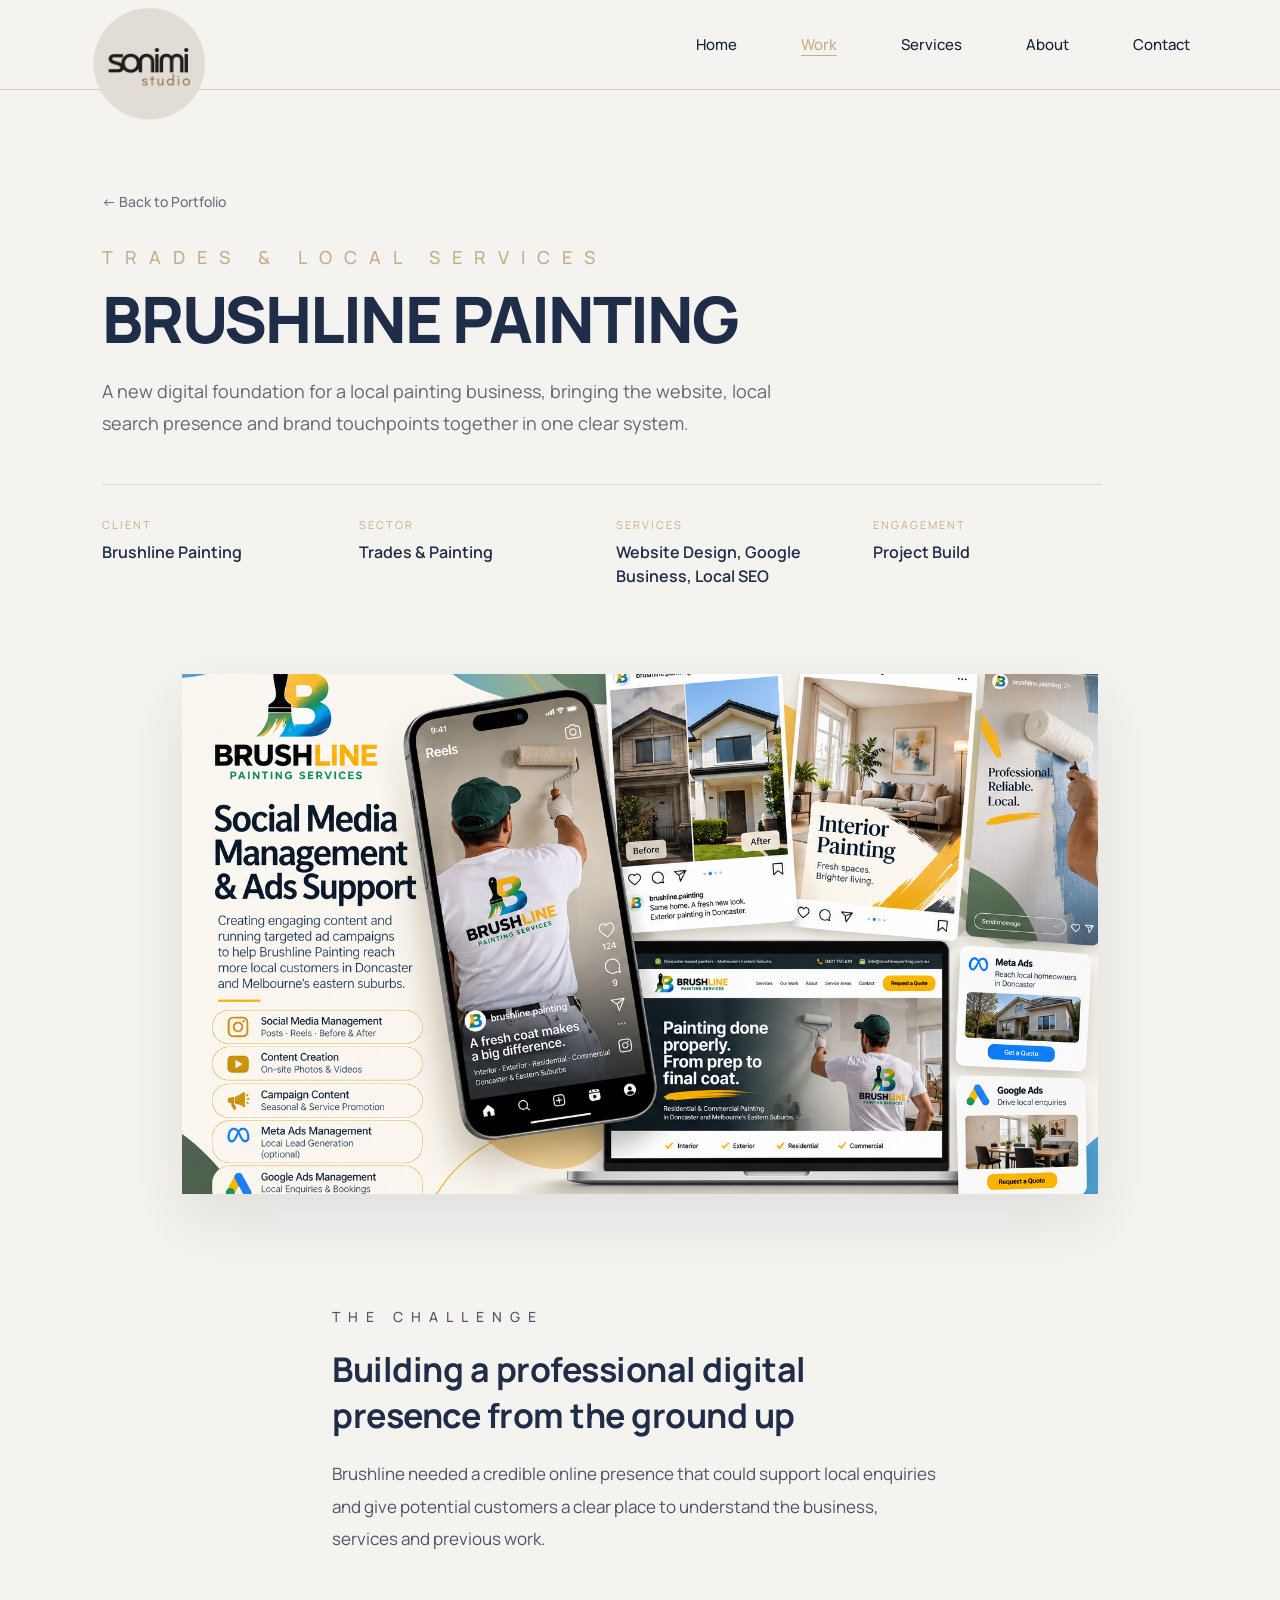
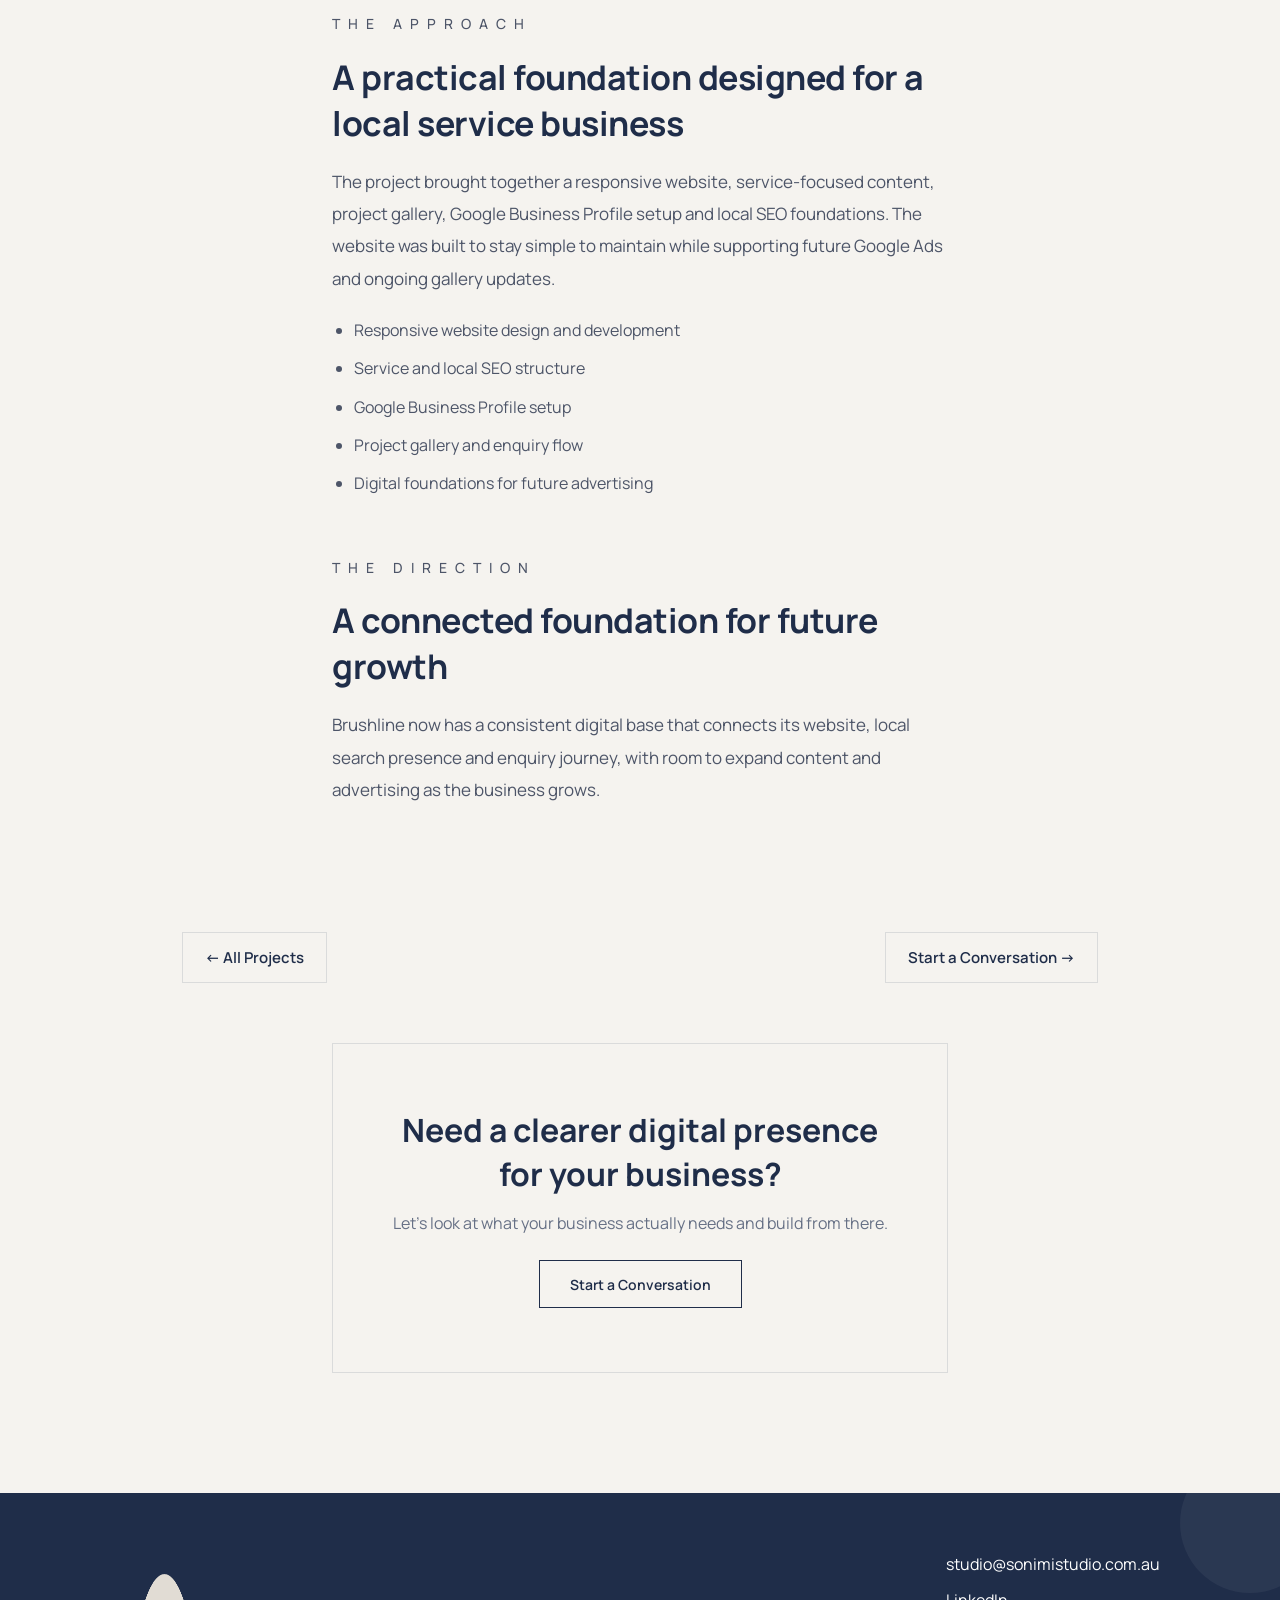
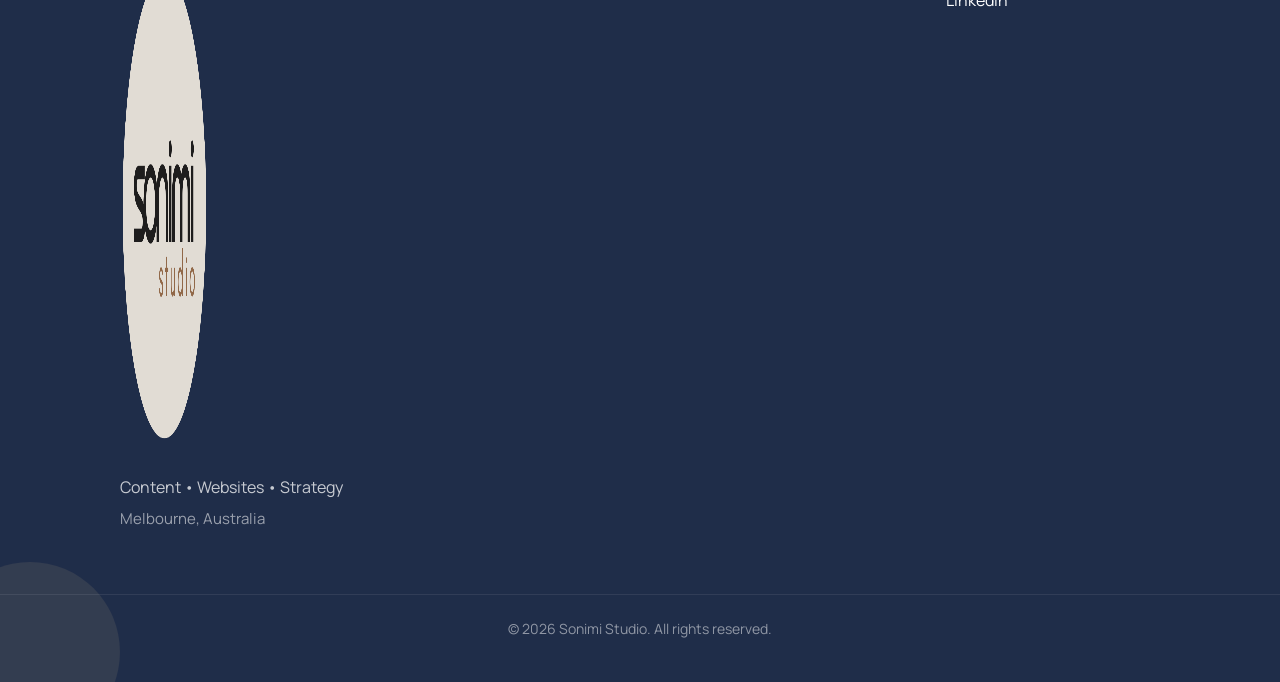
==== commit b2b5f6dd: "update photos for new clients" ====
--- a/brushline.html
+++ b/brushline.html
@@ -13,7 +13,7 @@
 <link crossorigin="" href="https://fonts.gstatic.com" rel="preconnect"/>
 <link href="https://fonts.googleapis.com/css2?family=Manrope:wght@400;500;600;700;800&amp;family=Playfair+Display:wght@500;600&amp;display=swap" rel="stylesheet"/>
 <link href="styles.css" rel="stylesheet">
-</link></link><meta content="Sonia Samimi" name="author"/><meta content="article" property="og:type"/><meta content="Brushline Painting Website &amp; Local SEO Case Study | SONIMI Studio" property="og:title"/><meta content="Website design, Google Business Profile setup and local SEO foundations for Brushline Painting, a Melbourne painting business." property="og:description"/><meta content="https://sonimistudio.com.au/brushline.html" property="og:url"/><meta content="https://sonimistudio.com.au/images/portfolio/brushline-painting-website-local-seo-melbourne.svg" property="og:image"/><meta content="Sonimi Studio" property="og:site_name"/><meta content="en_AU" property="og:locale"/><meta content="summary_large_image" name="twitter:card"/><meta content="Brushline Painting Website &amp; Local SEO Case Study | SONIMI Studio" name="twitter:title"/><meta content="Website design, Google Business Profile setup and local SEO foundations for Brushline Painting, a Melbourne painting business." name="twitter:description"/><meta content="https://sonimistudio.com.au/images/portfolio/brushline-painting-website-local-seo-melbourne.svg" name="twitter:image"/><script type="application/ld+json">
+</link></link><meta content="Sonia Samimi" name="author"/><meta content="article" property="og:type"/><meta content="Brushline Painting Website &amp; Local SEO Case Study | SONIMI Studio" property="og:title"/><meta content="Website design, Google Business Profile setup and local SEO foundations for Brushline Painting, a Melbourne painting business." property="og:description"/><meta content="https://sonimistudio.com.au/brushline.html" property="og:url"/><meta content="https://sonimistudio.com.au/images/portfolio/brushline-painting-website-digital-marketing-melbourne.png" property="og:image"/><meta content="Sonimi Studio" property="og:site_name"/><meta content="en_AU" property="og:locale"/><meta content="summary_large_image" name="twitter:card"/><meta content="Brushline Painting Website &amp; Local SEO Case Study | SONIMI Studio" name="twitter:title"/><meta content="Website design, Google Business Profile setup and local SEO foundations for Brushline Painting, a Melbourne painting business." name="twitter:description"/><meta content="https://sonimistudio.com.au/images/portfolio/brushline-painting-website-digital-marketing-melbourne.png" name="twitter:image"/><script type="application/ld+json">
 {
   "@context": "https://schema.org",
   "@type": "BreadcrumbList",
@@ -44,7 +44,7 @@
   "@type": "CreativeWork",
   "name": "Brushline Painting Case Study",
   "url": "https://sonimistudio.com.au/brushline.html",
-  "image": "https://sonimistudio.com.au/images/portfolio/brushline-painting-website-local-seo-melbourne.svg",
+  "image": "https://sonimistudio.com.au/images/portfolio/brushline-painting-website-digital-marketing-melbourne.png",
   "description": "Website design, Google Business Profile setup and local SEO foundations for Brushline Painting, a Melbourne painting business.",
   "creator": {
     "@id": "https://sonimistudio.com.au/#organization"
@@ -56,7 +56,7 @@
 <header class="site-header"><a class="brand" href="./index.html#home"><img alt="SONIMI Studio Logo" decoding="async" height="500" loading="lazy" src="./images/sonimi-logo.png" width="500"/></a><button aria-label="Open menu" class="menu-toggle">☰</button><nav class="nav"><a href="./index.html#home">Home</a><a class="active" href="./index.html#work">Work</a><a href="./index.html#services">Services</a><a href="./index.html#about">About</a><a href="./index.html#contact">Contact</a></nav></header>
 <main>
 <section class="case-hero"><a class="case-breadcrumb" href="./index.html#work">← Back to Portfolio</a><p class="eyebrow">TRADES &amp; LOCAL SERVICES</p><h1>Brushline Painting</h1><p class="case-subtitle">A new digital foundation for a local painting business, bringing the website, local search presence and brand touchpoints together in one clear system.</p><div class="case-meta"><div><span>Client</span><p>Brushline Painting</p></div><div><span>Sector</span><p>Trades &amp; Painting</p></div><div><span>Services</span><p>Website Design, Google Business, Local SEO</p></div><div><span>Engagement</span><p>Project Build</p></div></div></section>
-<div class="case-image"><img alt="Brushline Painting project" decoding="async" loading="lazy" src="./images/portfolio/brushline-painting-website-local-seo-melbourne.svg"/></div>
+<div class="case-image"><img alt="Brushline Painting website design, branding and local digital presence by Sonimi Studio" decoding="async" loading="lazy" src="./images/portfolio/brushline-painting-website-digital-marketing-melbourne.png"/></div>
 <section class="case-body">
 <div class="case-block"><p class="eyebrow">THE CHALLENGE</p><h2>Building a professional digital presence from the ground up</h2><p>Brushline needed a credible online presence that could support local enquiries and give potential customers a clear place to understand the business, services and previous work.</p></div>
 <div class="case-block"><p class="eyebrow">THE APPROACH</p><h2>A practical foundation designed for a local service business</h2><p>The project brought together a responsive website, service-focused content, project gallery, Google Business Profile setup and local SEO foundations. The website was built to stay simple to maintain while supporting future Google Ads and ongoing gallery updates.</p><ul><li>Responsive website design and development</li><li>Service and local SEO structure</li><li>Google Business Profile setup</li><li>Project gallery and enquiry flow</li><li>Digital foundations for future advertising</li></ul></div>
--- a/styles.css
+++ b/styles.css
@@ -1220,4 +1220,23 @@
   .case-meta{grid-template-columns:repeat(2,1fr)}
   .results-panel{grid-template-columns:1fr}
   .case-pagination{flex-direction:column}
-}+}
+/* Golden Pencil / case-study visual showcase */
+.case-showcase{
+  max-width:1120px;
+  margin:0 auto;
+  padding:clamp(70px,9vw,110px) clamp(24px,8vw,160px) 20px;
+}
+.case-showcase-heading{max-width:760px;margin-bottom:34px}
+.case-showcase-heading h2{font-size:clamp(30px,4vw,48px);line-height:1.08;color:var(--navy);margin:8px 0 0}
+.case-showcase-grid{display:grid;grid-template-columns:repeat(2,minmax(0,1fr));gap:22px}
+.case-showcase-item{margin:0;background:#fff;box-shadow:var(--shadow);overflow:hidden}
+.case-showcase-item img{width:100%;height:420px;object-fit:cover;display:block}
+.case-showcase-wide{grid-column:1/-1}
+.case-showcase-wide img{height:auto;max-height:620px;object-fit:contain;background:#f7f4ee}
+.case-showcase-item figcaption{padding:14px 16px 16px;font-size:13px;letter-spacing:.04em;color:var(--navy);background:#fff}
+@media (max-width:760px){
+  .case-showcase-grid{grid-template-columns:1fr}
+  .case-showcase-wide{grid-column:auto}
+  .case-showcase-item img{height:auto;max-height:none;object-fit:contain}
+}
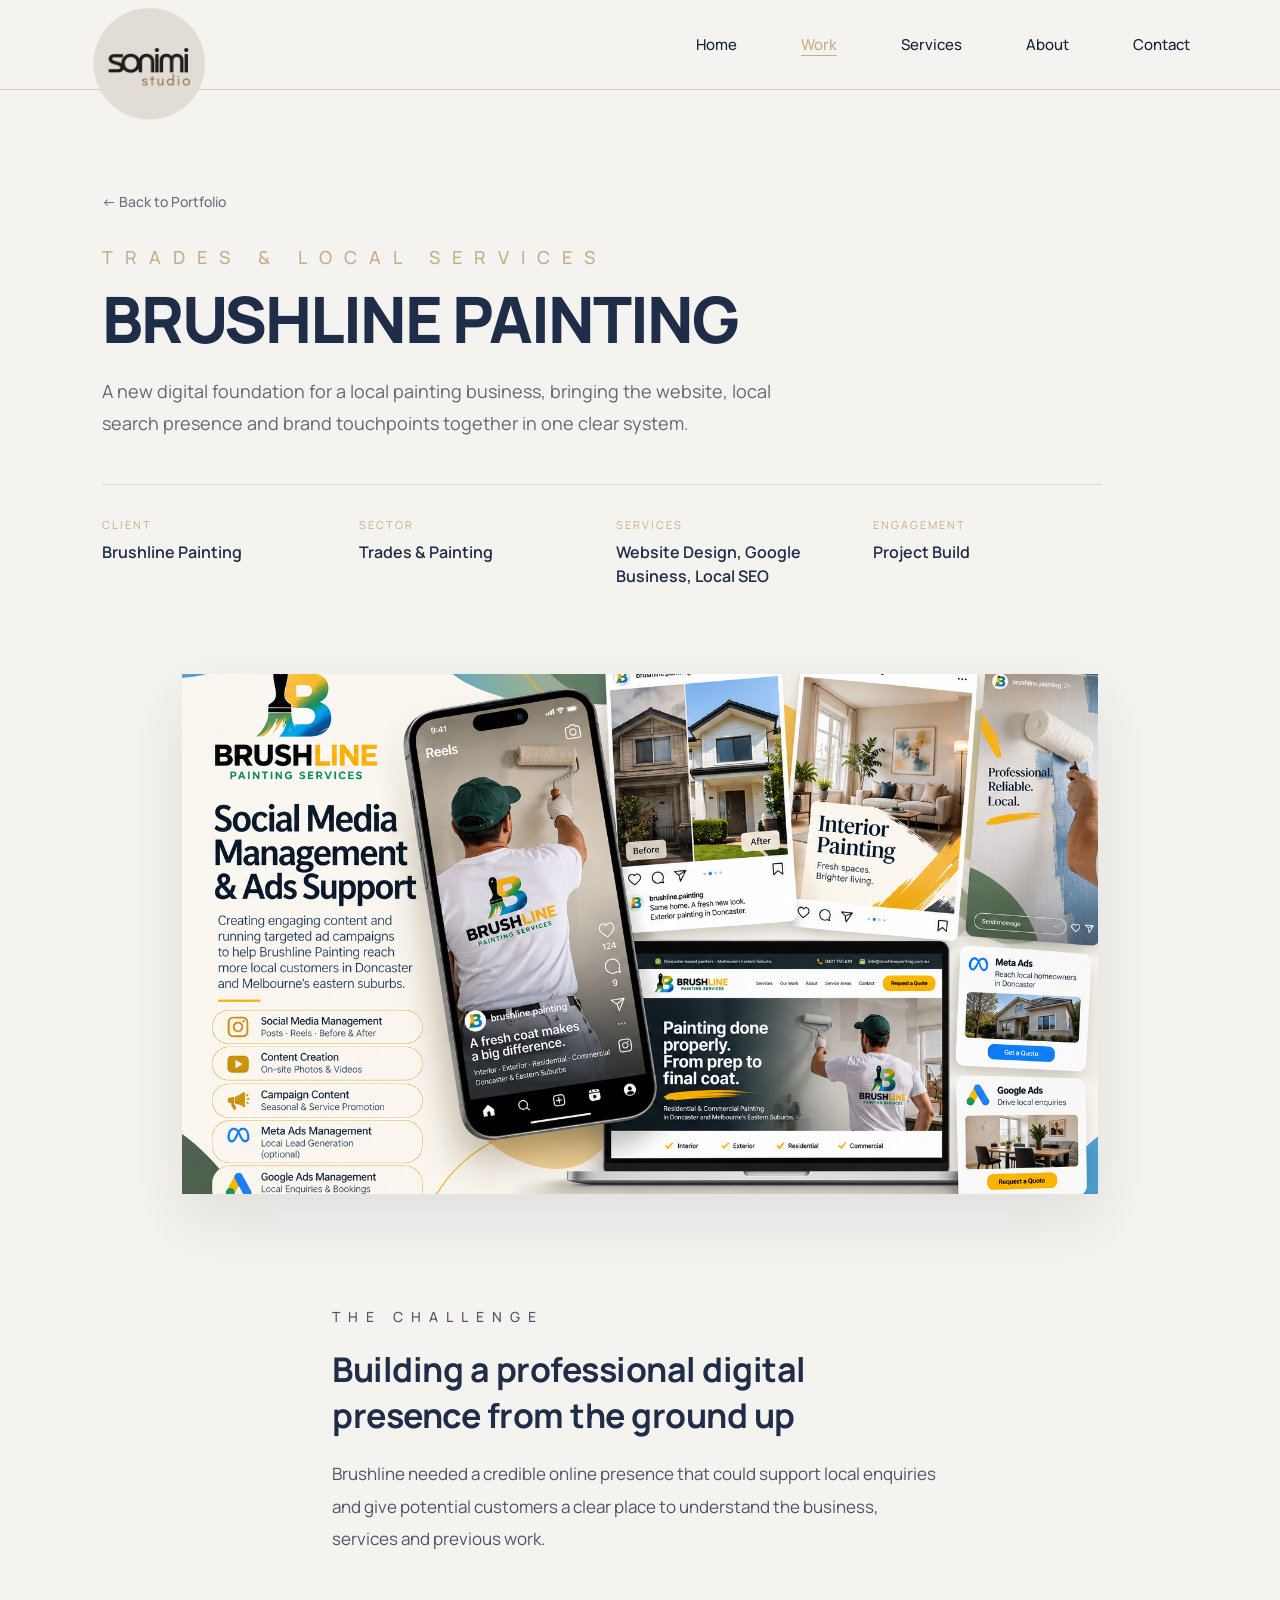
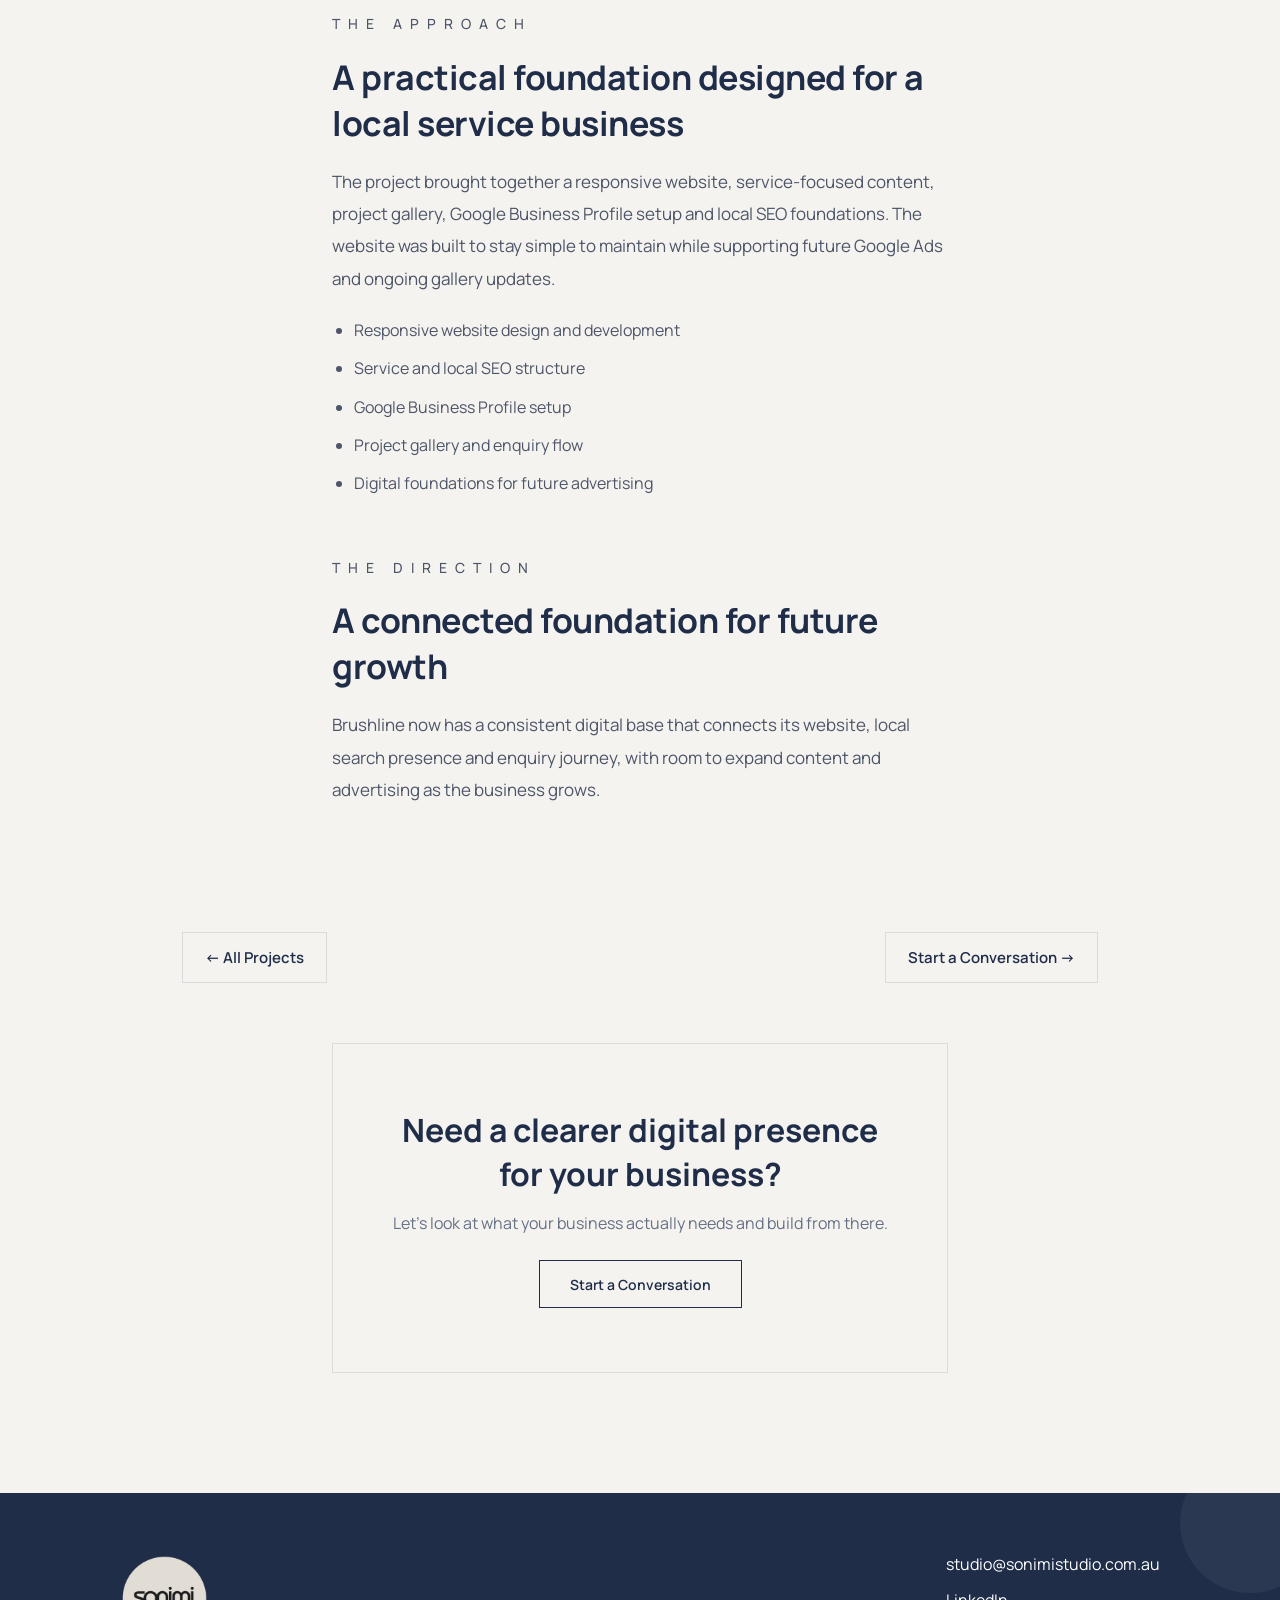
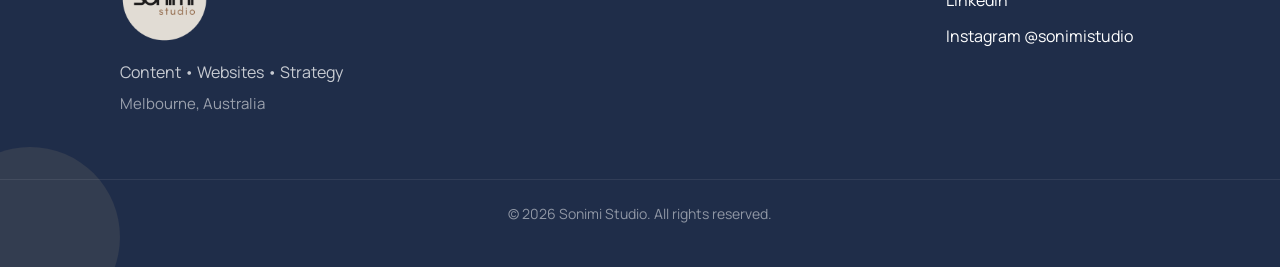
==== commit 09b4f8b4: "fix footer logo" ====
--- a/brushline.html
+++ b/brushline.html
@@ -65,6 +65,7 @@
 <div class="case-pagination"><a href="./index.html#work">← All Projects</a><a href="./index.html#contact">Start a Conversation →</a></div>
 <div class="case-cta"><div class="case-cta-panel"><h3>Need a clearer digital presence for your business?</h3><p>Let’s look at what your business actually needs and build from there.</p><a class="btn btn-primary" href="./index.html#contact">Start a Conversation</a></div></div>
 </main>
-<footer class="site-footer"><div class="footer-container"><div class="footer-brand"><img alt="Sonimi Studio" class="footer-logo" height="500" src="./images/sonimi-logo.png" width="500"/><p class="footer-tagline">Content • Websites • Strategy</p><p class="footer-location">Melbourne, Australia</p></div><div class="footer-contact"><a href="mailto:studio@sonimistudio.com.au">studio@sonimistudio.com.au</a><a href="https://www.linkedin.com/in/sonia-samimi-bb554b28/" rel="noopener noreferrer" target="_blank">LinkedIn</a></div></div><div class="footer-bottom"><p>© 2026 Sonimi Studio. All rights reserved.</p></div></footer>
+<footer class="site-footer"><div class="footer-container"><div class="footer-brand"><img alt="Sonimi Studio" class="footer-logo" height="500" src="./images/sonimi-logo.png" width="500"/><p class="footer-tagline">Content • Websites • Strategy</p><p class="footer-location">Melbourne, Australia</p></div><div class="footer-contact"><a href="mailto:studio@sonimistudio.com.au">studio@sonimistudio.com.au</a><a href="https://www.linkedin.com/in/sonia-samimi-bb554b28/" rel="noopener noreferrer" target="_blank">LinkedIn</a>
+<a href="https://www.instagram.com/sonimistudio" rel="noopener noreferrer" target="_blank" aria-label="Sonimi Studio on Instagram">Instagram @sonimistudio</a></div></div><div class="footer-bottom"><p>© 2026 Sonimi Studio. All rights reserved.</p></div></footer>
 <script src="script.js"></script>
 </body></html>
--- a/styles.css
+++ b/styles.css
@@ -830,6 +830,10 @@
 
 .footer-logo{
     width:90px;
+    height:auto;
+    aspect-ratio:1 / 1;
+    object-fit:contain;
+    display:block;
     margin-bottom:18px;
 }
 
